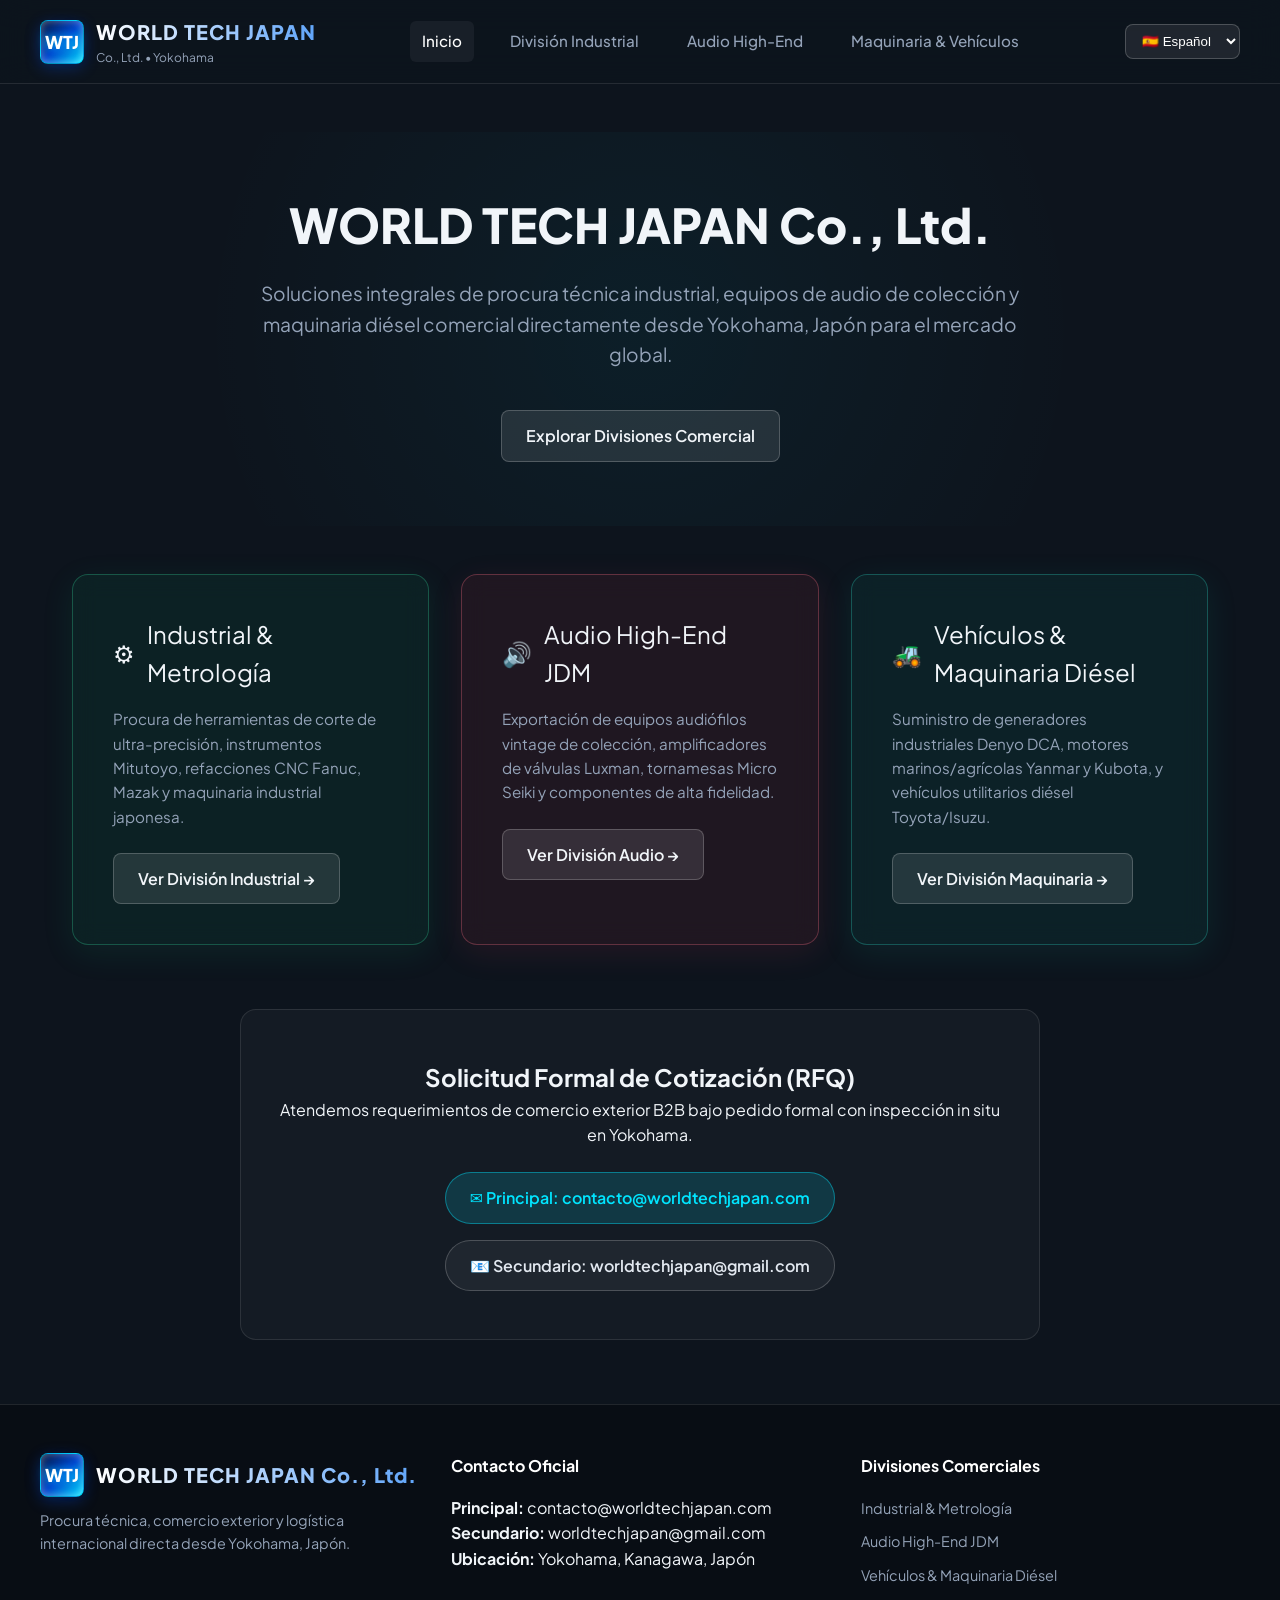
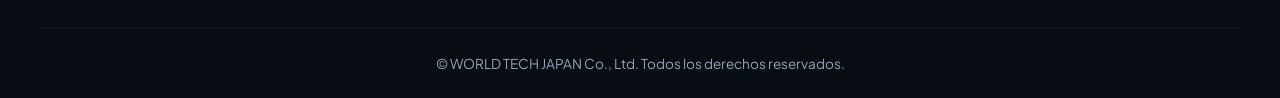
==== index.html @ 7cc4f6c8 "Add files via upload "Subida de archivos del sitio WTJ"" ====
<!DOCTYPE html>
<html lang="es">
<head>
  <meta charset="UTF-8">
  <meta name="viewport" content="width=device-width, initial-scale=1.0">
  <title>WORLD TECH JAPAN Co., Ltd. • Comercio Exterior & Logística desde Yokohama</title>
  <link rel="stylesheet" href="styles.css">
  <link rel="preconnect" href="https://fonts.googleapis.com">
  <link href="https://fonts.googleapis.com/css2?family=Plus+Jakarta+Sans:wght@400;500;600;700;800&display=swap" rel="stylesheet">
</head>
<body>
  
    <!-- HEADER / NAVIGATION -->
    <header class="navbar">
      <div class="nav-container">
        <a href="index.html" class="brand-logo">
          <div class="logo-icon-gem">WTJ</div>
          <div class="logo-text-group">
            <span class="brand-name">WORLD TECH JAPAN</span>
            <span class="brand-sub">Co., Ltd. • Yokohama</span>
          </div>
        </a>
        <nav class="nav-menu">
          <a href="index.html" class="nav-link active">Inicio</a>
          <a href="industrial.html" class="nav-link ">División Industrial</a>
          <a href="audio.html" class="nav-link ">Audio High-End</a>
          <a href="maquinaria.html" class="nav-link ">Maquinaria & Vehículos</a>
        </nav>
        <div class="lang-selector">
          <select id="langSelect" onchange="changeLanguage(this.value)">
            <option value="es" selected>🇪🇸 Español</option>
            <option value="en">🇺🇸 English</option>
            <option value="ja">🇯🇵 日本語</option>
            <option value="zh">🇨🇳 中文</option>
            <option value="ko">🇰🇷 한국어</option>
          </select>
        </div>
      </div>
    </header>


  <section class="hero">
    <h1>WORLD TECH JAPAN Co., Ltd.</h1>
    <p>Soluciones integrales de procura técnica industrial, equipos de audio de colección y maquinaria diésel comercial directamente desde Yokohama, Japón para el mercado global.</p>
    <a href="#divisiones" class="btn-glass">Explorar Divisiones Comercial</a>
  </section>

  <section id="divisiones" class="grid-3">
    <!-- Division 1 -->
    <div class="glass-card card-aqua">
      <div class="card-title">
        <span>⚙️</span> Industrial & Metrología
      </div>
      <p class="card-desc">Procura de herramientas de corte de ultra-precisión, instrumentos Mitutoyo, refacciones CNC Fanuc, Mazak y maquinaria industrial japonesa.</p>
      <a href="industrial.html" class="btn-glass">Ver División Industrial →</a>
    </div>

    <!-- Division 2 -->
    <div class="glass-card card-ruby">
      <div class="card-title">
        <span>🔊</span> Audio High-End JDM
      </div>
      <p class="card-desc">Exportación de equipos audiófilos vintage de colección, amplificadores de válvulas Luxman, tornamesas Micro Seiki y componentes de alta fidelidad.</p>
      <a href="audio.html" class="btn-glass">Ver División Audio →</a>
    </div>

    <!-- Division 3 -->
    <div class="glass-card card-jade">
      <div class="card-title">
        <span>🚜</span> Vehículos & Maquinaria Diésel
      </div>
      <p class="card-desc">Suministro de generadores industriales Denyo DCA, motores marinos/agrícolas Yanmar y Kubota, y vehículos utilitarios diésel Toyota/Isuzu.</p>
      <a href="maquinaria.html" class="btn-glass">Ver División Maquinaria →</a>
    </div>
  </section>

  <section class="contact-section">
    <h2>Solicitud Formal de Cotización (RFQ)</h2>
    <p>Atendemos requerimientos de comercio exterior B2B bajo pedido formal con inspección in situ en Yokohama.</p>
    <div class="contact-email-box">
      <span class="email-badge email-primary">✉️ Principal: contacto@worldtechjapan.com</span>
      <span class="email-badge email-secondary">📧 Secundario: worldtechjapan@gmail.com</span>
    </div>
  </section>

  
    <!-- FOOTER -->
    <footer class="footer-block">
      <div class="footer-container">
        <div class="footer-col">
          <div class="brand-logo">
            <div class="logo-icon-gem">WTJ</div>
            <span class="brand-name">WORLD TECH JAPAN Co., Ltd.</span>
          </div>
          <p class="footer-desc">Procura técnica, comercio exterior y logística internacional directa desde Yokohama, Japón.</p>
        </div>
        <div class="footer-col">
          <h4>Contacto Oficial</h4>
          <p><strong>Principal:</strong> <a href="mailto:contacto@worldtechjapan.com">contacto@worldtechjapan.com</a></p>
          <p><strong>Secundario:</strong> <a href="mailto:worldtechjapan@gmail.com">worldtechjapan@gmail.com</a></p>
          <p><strong>Ubicación:</strong> Yokohama, Kanagawa, Japón</p>
        </div>
        <div class="footer-col">
          <h4>Divisiones Comerciales</h4>
          <ul>
            <li><a href="industrial.html">Industrial & Metrología</a></li>
            <li><a href="audio.html">Audio High-End JDM</a></li>
            <li><a href="maquinaria.html">Vehículos & Maquinaria Diésel</a></li>
          </ul>
        </div>
      </div>
      <div class="footer-bottom">
        <p>&copy; WORLD TECH JAPAN Co., Ltd. Todos los derechos reservados.</p>
      </div>
    </footer>


  <script src="script.js"></script>
</body>
</html>
---- styles.css ----
/* Base Settings & Palette */
:root {
  --bg-darker: #0d141d; /* Fondo 4% más oscuro para alto contraste */
  --card-aqua: rgba(16, 185, 129, 0.08);
  --border-aqua: rgba(52, 211, 153, 0.3);
  --card-ruby: rgba(244, 63, 94, 0.08);
  --border-ruby: rgba(251, 113, 133, 0.3);
  --card-jade: rgba(20, 184, 166, 0.08);
  --border-jade: rgba(45, 212, 191, 0.3);
  --navy-fluorescent: #00e5ff;
  --navy-gem: #0055ff;
  --text-main: #f1f5f9;
  --text-muted: #94a3b8;
  --font-family: 'Plus Jakarta Sans', system-ui, -apple-system, sans-serif;
}

* {
  box-sizing: border-box;
  margin: 0;
  padding: 0;
}

body {
  background-color: var(--bg-darker);
  color: var(--text-main);
  font-family: var(--font-family);
  line-height: 1.6;
}

a {
  color: inherit;
  text-decoration: none;
}

/* Header & Nav */
.navbar {
  position: sticky;
  top: 0;
  z-index: 100;
  background: rgba(13, 20, 29, 0.85);
  backdrop-filter: blur(16px);
  border-bottom: 1px solid rgba(255, 255, 255, 0.1);
  padding: 1rem 2rem;
}

.nav-container {
  max-width: 1200px;
  margin: 0 auto;
  display: flex;
  justify-content: space-between;
  align-items: center;
}

/* Logo WTJ Gem Effect */
.brand-logo {
  display: flex;
  align-items: center;
  gap: 0.75rem;
}

.logo-icon-gem {
  width: 44px;
  height: 44px;
  background: linear-gradient(135deg, #001133 0%, #0044cc 50%, #00e5ff 100%);
  border: 1.5px solid rgba(0, 229, 255, 0.6);
  border-radius: 8px;
  display: flex;
  align-items: center;
  justify-content: center;
  font-weight: 900;
  font-size: 1.1rem;
  color: #ffffff;
  text-shadow: 0 0 10px rgba(0, 229, 255, 0.8), 0 0 20px rgba(0, 85, 255, 0.5);
  box-shadow: 0 4px 15px rgba(0, 85, 255, 0.3), inset 0 0 8px rgba(255, 255, 255, 0.4);
}

.brand-name {
  font-weight: 800;
  font-size: 1.25rem;
  letter-spacing: 0.05em;
  background: linear-gradient(90deg, #ffffff, #60a5fa);
  -webkit-background-clip: text;
  -webkit-text-fill-color: transparent;
}

.brand-sub {
  display: block;
  font-size: 0.75rem;
  color: var(--text-muted);
}

.nav-menu {
  display: flex;
  gap: 1.5rem;
}

.nav-link {
  font-weight: 500;
  font-size: 0.95rem;
  color: var(--text-muted);
  transition: all 0.3s ease;
  padding: 0.5rem 0.75rem;
  border-radius: 6px;
}

.nav-link:hover, .nav-link.active {
  color: #ffffff;
  background: rgba(255, 255, 255, 0.05);
}

.lang-selector select {
  background: rgba(255, 255, 255, 0.08);
  color: #ffffff;
  border: 1px solid rgba(255, 255, 255, 0.2);
  padding: 0.5rem 0.75rem;
  border-radius: 8px;
  outline: none;
  cursor: pointer;
}

/* Hero Section */
.hero {
  max-width: 1200px;
  margin: 3rem auto;
  padding: 4rem 2rem;
  text-align: center;
  background: radial-gradient(circle at center, rgba(0, 229, 255, 0.05) 0%, transparent 70%);
}

.hero h1 {
  font-size: 3rem;
  font-weight: 800;
  margin-bottom: 1.5rem;
  line-height: 1.2;
}

.hero p {
  font-size: 1.2rem;
  color: var(--text-muted);
  max-width: 800px;
  margin: 0 auto 2.5rem;
}

/* Crystalline Blocks Grid */
.grid-3 {
  display: grid;
  grid-template-columns: repeat(auto-fit, minmax(320px, 1fr));
  gap: 2rem;
  max-width: 1200px;
  margin: 2rem auto;
  padding: 0 2rem;
}

.glass-card {
  padding: 2.5rem;
  border-radius: 16px;
  backdrop-filter: blur(12px);
  transition: transform 0.3s ease, box-shadow 0.3s ease;
}

.glass-card:hover {
  transform: translateY(-5px);
}

.card-aqua {
  background: var(--card-aqua);
  border: 1px solid var(--border-aqua);
  box-shadow: 0 8px 32px rgba(16, 185, 129, 0.1);
}

.card-ruby {
  background: var(--card-ruby);
  border: 1px solid var(--border-ruby);
  box-shadow: 0 8px 32px rgba(244, 63, 94, 0.1);
}

.card-jade {
  background: var(--card-jade);
  border: 1px solid var(--border-jade);
  box-shadow: 0 8px 32px rgba(20, 184, 166, 0.1);
}

.card-title {
  font-size: 1.5rem;
  margin-bottom: 1rem;
  display: flex;
  align-items: center;
  gap: 0.75rem;
}

.card-desc {
  color: var(--text-muted);
  font-size: 0.95rem;
  margin-bottom: 1.5rem;
}

.btn-glass {
  display: inline-block;
  padding: 0.75rem 1.5rem;
  border-radius: 8px;
  font-weight: 600;
  background: rgba(255, 255, 255, 0.1);
  border: 1px solid rgba(255, 255, 255, 0.2);
  transition: all 0.3s ease;
}

.btn-glass:hover {
  background: rgba(255, 255, 255, 0.2);
  color: #ffffff;
}

/* Detail Section for Divisions */
.division-header {
  max-width: 1200px;
  margin: 3rem auto 2rem;
  padding: 0 2rem;
}

.division-gallery {
  display: grid;
  grid-template-columns: repeat(auto-fit, minmax(280px, 1fr));
  gap: 1.5rem;
  max-width: 1200px;
  margin: 2rem auto;
  padding: 0 2rem;
}

.gallery-item {
  background: rgba(255, 255, 255, 0.03);
  border: 1px solid rgba(255, 255, 255, 0.1);
  border-radius: 12px;
  overflow: hidden;
}

.gallery-img-placeholder {
  width: 100%;
  height: 200px;
  background: linear-gradient(135deg, rgba(255,255,255,0.05), rgba(255,255,255,0.01));
  display: flex;
  align-items: center;
  justify-content: center;
  font-size: 3rem;
  border-bottom: 1px solid rgba(255,255,255,0.1);
}

.gallery-content {
  padding: 1.5rem;
}

.gallery-title {
  font-size: 1.2rem;
  font-weight: 700;
  margin-bottom: 0.5rem;
}

.gallery-text {
  font-size: 0.9rem;
  color: var(--text-muted);
}

/* Contact Box */
.contact-section {
  max-width: 800px;
  margin: 4rem auto;
  padding: 3rem 2rem;
  background: rgba(255, 255, 255, 0.03);
  border: 1px solid rgba(255, 255, 255, 0.1);
  border-radius: 16px;
  text-align: center;
}

.contact-email-box {
  display: flex;
  flex-direction: column;
  gap: 1rem;
  margin-top: 1.5rem;
  align-items: center;
}

.email-badge {
  padding: 0.75rem 1.5rem;
  border-radius: 30px;
  font-weight: 600;
  font-size: 1rem;
  display: inline-flex;
  align-items: center;
  gap: 0.5rem;
}

.email-primary {
  background: rgba(0, 229, 255, 0.15);
  border: 1px solid rgba(0, 229, 255, 0.4);
  color: #00e5ff;
}

.email-secondary {
  background: rgba(255, 255, 255, 0.05);
  border: 1px solid rgba(255, 255, 255, 0.2);
  color: #e2e8f0;
}

/* Footer */
.footer-block {
  background: #080d14;
  border-top: 1px solid rgba(255, 255, 255, 0.1);
  padding: 3rem 2rem 1.5rem;
  margin-top: 4rem;
}

.footer-container {
  max-width: 1200px;
  margin: 0 auto;
  display: grid;
  grid-template-columns: repeat(auto-fit, minmax(250px, 1fr));
  gap: 2rem;
}

.footer-col h4 {
  margin-bottom: 1rem;
  color: #ffffff;
}

.footer-desc {
  color: var(--text-muted);
  font-size: 0.9rem;
  margin-top: 0.75rem;
}

.footer-col ul {
  list-style: none;
}

.footer-col ul li {
  margin-bottom: 0.5rem;
}

.footer-col ul li a {
  color: var(--text-muted);
  font-size: 0.9rem;
}

.footer-col ul li a:hover {
  color: #ffffff;
}

.footer-bottom {
  max-width: 1200px;
  margin: 2rem auto 0;
  padding-top: 1.5rem;
  border-top: 1px solid rgba(255, 255, 255, 0.05);
  text-align: center;
  color: var(--text-muted);
  font-size: 0.85rem;
}
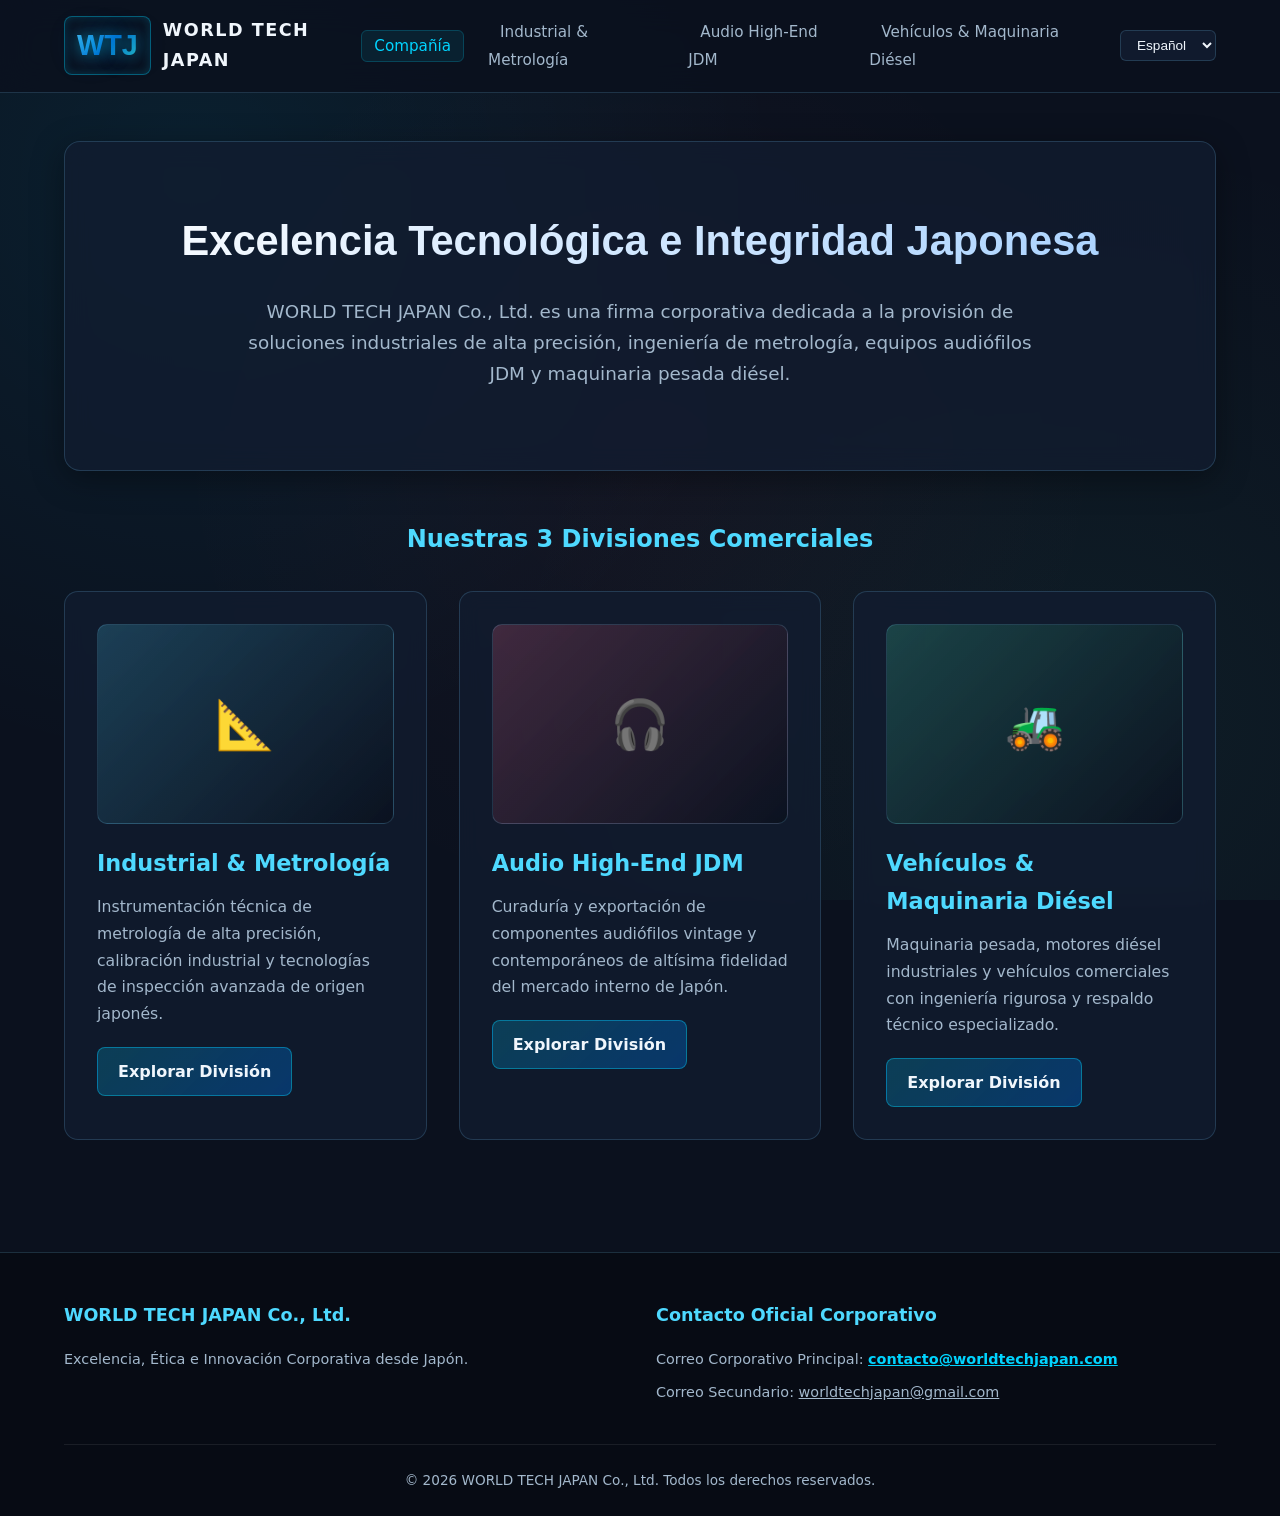
==== commit aa52c508: "Add files via upload" ====
--- a/index.html
+++ b/index.html
@@ -1,120 +1,86 @@
 <!DOCTYPE html>
 <html lang="es">
 <head>
-  <meta charset="UTF-8">
-  <meta name="viewport" content="width=device-width, initial-scale=1.0">
-  <title>WORLD TECH JAPAN Co., Ltd. • Comercio Exterior & Logística desde Yokohama</title>
-  <link rel="stylesheet" href="styles.css">
-  <link rel="preconnect" href="https://fonts.googleapis.com">
-  <link href="https://fonts.googleapis.com/css2?family=Plus+Jakarta+Sans:wght@400;500;600;700;800&display=swap" rel="stylesheet">
+    <meta charset="UTF-8">
+    <meta name="viewport" content="width=device-width, initial-scale=1.0">
+    <title>WORLD TECH JAPAN Co., Ltd. | Inicio</title>
+    <link rel="stylesheet" href="styles.css">
 </head>
 <body>
-  
-    <!-- HEADER / NAVIGATION -->
-    <header class="navbar">
-      <div class="nav-container">
-        <a href="index.html" class="brand-logo">
-          <div class="logo-icon-gem">WTJ</div>
-          <div class="logo-text-group">
-            <span class="brand-name">WORLD TECH JAPAN</span>
-            <span class="brand-sub">Co., Ltd. • Yokohama</span>
-          </div>
+
+    <header>
+        <a href="index.html" class="logo-container">
+            <div class="logo-symbol">WTJ</div>
+            <div class="logo-text">WORLD TECH JAPAN</div>
         </a>
-        <nav class="nav-menu">
-          <a href="index.html" class="nav-link active">Inicio</a>
-          <a href="industrial.html" class="nav-link ">División Industrial</a>
-          <a href="audio.html" class="nav-link ">Audio High-End</a>
-          <a href="maquinaria.html" class="nav-link ">Maquinaria & Vehículos</a>
+        <nav>
+            <ul>
+                <li><a href="index.html" class="active" data-i18n="company">Compañía</a></li>
+                <li><a href="industrial.html" data-i18n="div1">Industrial & Metrología</a></li>
+                <li><a href="audio.html" data-i18n="div2">Audio High-End JDM</a></li>
+                <li><a href="maquinaria.html" data-i18n="div3">Vehículos & Maquinaria Diésel</a></li>
+                <li>
+                    <select id="langSelect" class="lang-selector">
+                        <option value="es">Español</option>
+                        <option value="en">English</option>
+                        <option value="ja">日本語</option>
+                        <option value="de">Deutsch</option>
+                        <option value="zh">中文</option>
+                    </select>
+                </li>
+            </ul>
         </nav>
-        <div class="lang-selector">
-          <select id="langSelect" onchange="changeLanguage(this.value)">
-            <option value="es" selected>🇪🇸 Español</option>
-            <option value="en">🇺🇸 English</option>
-            <option value="ja">🇯🇵 日本語</option>
-            <option value="zh">🇨🇳 中文</option>
-            <option value="ko">🇰🇷 한국어</option>
-          </select>
-        </div>
-      </div>
     </header>
 
+    <div class="container">
+        <section class="hero">
+            <h1 data-i18n="heroTitle">Excelencia Tecnológica e Integridad Japonesa</h1>
+            <p data-i18n="heroDesc">WORLD TECH JAPAN Co., Ltd. es una firma corporativa dedicada a la provisión de soluciones industriales de alta precisión, ingeniería de metrología, equipos audiófilos JDM y maquinaria pesada diésel.</p>
+        </section>
 
-  <section class="hero">
-    <h1>WORLD TECH JAPAN Co., Ltd.</h1>
-    <p>Soluciones integrales de procura técnica industrial, equipos de audio de colección y maquinaria diésel comercial directamente desde Yokohama, Japón para el mercado global.</p>
-    <a href="#divisiones" class="btn-glass">Explorar Divisiones Comercial</a>
-  </section>
+        <h2 style="text-align: center; margin-bottom: 2rem; color: var(--accent-water);">Nuestras 3 Divisiones Comerciales</h2>
 
-  <section id="divisiones" class="grid-3">
-    <!-- Division 1 -->
-    <div class="glass-card card-aqua">
-      <div class="card-title">
-        <span>⚙️</span> Industrial & Metrología
-      </div>
-      <p class="card-desc">Procura de herramientas de corte de ultra-precisión, instrumentos Mitutoyo, refacciones CNC Fanuc, Mazak y maquinaria industrial japonesa.</p>
-      <a href="industrial.html" class="btn-glass">Ver División Industrial →</a>
+        <div class="grid-3">
+            <div class="card">
+                <div style="width:100%; height:200px; background: linear-gradient(135deg, rgba(78, 217, 255, 0.2), rgba(11, 17, 30, 0.8)); border-radius: 10px; display: flex; align-items: center; justify-content: center; font-size: 3rem; color: var(--accent-water); border: 1px solid var(--border-card); margin-bottom: 1.2rem;">📐</div>
+                <h3 data-i18n="div1">Industrial & Metrología</h3>
+                <p>Instrumentación técnica de metrología de alta precisión, calibración industrial y tecnologías de inspección avanzada de origen japonés.</p>
+                <a href="industrial.html" class="btn" data-i18n="learnMore">Explorar División</a>
+            </div>
+
+            <div class="card">
+                <div style="width:100%; height:200px; background: linear-gradient(135deg, rgba(255, 107, 139, 0.2), rgba(11, 17, 30, 0.8)); border-radius: 10px; display: flex; align-items: center; justify-content: center; font-size: 3rem; color: var(--accent-ruby); border: 1px solid var(--border-card); margin-bottom: 1.2rem;">🎧</div>
+                <h3 data-i18n="div2">Audio High-End JDM</h3>
+                <p>Curaduría y exportación de componentes audiófilos vintage y contemporáneos de altísima fidelidad del mercado interno de Japón.</p>
+                <a href="audio.html" class="btn" data-i18n="learnMore">Explorar División</a>
+            </div>
+
+            <div class="card">
+                <div style="width:100%; height:200px; background: linear-gradient(135deg, rgba(69, 230, 176, 0.2), rgba(11, 17, 30, 0.8)); border-radius: 10px; display: flex; align-items: center; justify-content: center; font-size: 3rem; color: var(--accent-jade); border: 1px solid var(--border-card); margin-bottom: 1.2rem;">🚜</div>
+                <h3 data-i18n="div3">Vehículos & Maquinaria Diésel</h3>
+                <p>Maquinaria pesada, motores diésel industriales y vehículos comerciales con ingeniería rigurosa y respaldo técnico especializado.</p>
+                <a href="maquinaria.html" class="btn" data-i18n="learnMore">Explorar División</a>
+            </div>
+        </div>
     </div>
 
-    <!-- Division 2 -->
-    <div class="glass-card card-ruby">
-      <div class="card-title">
-        <span>🔊</span> Audio High-End JDM
-      </div>
-      <p class="card-desc">Exportación de equipos audiófilos vintage de colección, amplificadores de válvulas Luxman, tornamesas Micro Seiki y componentes de alta fidelidad.</p>
-      <a href="audio.html" class="btn-glass">Ver División Audio →</a>
-    </div>
-
-    <!-- Division 3 -->
-    <div class="glass-card card-jade">
-      <div class="card-title">
-        <span>🚜</span> Vehículos & Maquinaria Diésel
-      </div>
-      <p class="card-desc">Suministro de generadores industriales Denyo DCA, motores marinos/agrícolas Yanmar y Kubota, y vehículos utilitarios diésel Toyota/Isuzu.</p>
-      <a href="maquinaria.html" class="btn-glass">Ver División Maquinaria →</a>
-    </div>
-  </section>
-
-  <section class="contact-section">
-    <h2>Solicitud Formal de Cotización (RFQ)</h2>
-    <p>Atendemos requerimientos de comercio exterior B2B bajo pedido formal con inspección in situ en Yokohama.</p>
-    <div class="contact-email-box">
-      <span class="email-badge email-primary">✉️ Principal: contacto@worldtechjapan.com</span>
-      <span class="email-badge email-secondary">📧 Secundario: worldtechjapan@gmail.com</span>
-    </div>
-  </section>
-
-  
-    <!-- FOOTER -->
-    <footer class="footer-block">
-      <div class="footer-container">
-        <div class="footer-col">
-          <div class="brand-logo">
-            <div class="logo-icon-gem">WTJ</div>
-            <span class="brand-name">WORLD TECH JAPAN Co., Ltd.</span>
-          </div>
-          <p class="footer-desc">Procura técnica, comercio exterior y logística internacional directa desde Yokohama, Japón.</p>
+    <footer>
+        <div class="footer-content">
+            <div class="footer-info">
+                <h4>WORLD TECH JAPAN Co., Ltd.</h4>
+                <p>Excelencia, Ética e Innovación Corporativa desde Japón.</p>
+            </div>
+            <div class="footer-info">
+                <h4 data-i18n="contactTitle">Contacto Oficial Corporativo</h4>
+                <p><span data-i18n="primaryEmail">Correo Corporativo Principal:</span> <a href="mailto:contacto@worldtechjapan.com" class="email-primary">contacto@worldtechjapan.com</a></p>
+                <p><span data-i18n="secondaryEmail">Correo Secundario:</span> <a href="mailto:worldtechjapan@gmail.com" class="email-secondary">worldtechjapan@gmail.com</a></p>
+            </div>
         </div>
-        <div class="footer-col">
-          <h4>Contacto Oficial</h4>
-          <p><strong>Principal:</strong> <a href="mailto:contacto@worldtechjapan.com">contacto@worldtechjapan.com</a></p>
-          <p><strong>Secundario:</strong> <a href="mailto:worldtechjapan@gmail.com">worldtechjapan@gmail.com</a></p>
-          <p><strong>Ubicación:</strong> Yokohama, Kanagawa, Japón</p>
+        <div class="copyright">
+            &copy; 2026 WORLD TECH JAPAN Co., Ltd. Todos los derechos reservados.
         </div>
-        <div class="footer-col">
-          <h4>Divisiones Comerciales</h4>
-          <ul>
-            <li><a href="industrial.html">Industrial & Metrología</a></li>
-            <li><a href="audio.html">Audio High-End JDM</a></li>
-            <li><a href="maquinaria.html">Vehículos & Maquinaria Diésel</a></li>
-          </ul>
-        </div>
-      </div>
-      <div class="footer-bottom">
-        <p>&copy; WORLD TECH JAPAN Co., Ltd. Todos los derechos reservados.</p>
-      </div>
     </footer>
 
-
-  <script src="script.js"></script>
+    <script src="script.js"></script>
 </body>
 </html>
--- a/styles.css
+++ b/styles.css
@@ -1,355 +1,249 @@
-
-/* Base Settings & Palette */
+/* World Tech Japan Co., Ltd. - Official Stylesheet v2 */
 :root {
-  --bg-darker: #0d141d; /* Fondo 4% más oscuro para alto contraste */
-  --card-aqua: rgba(16, 185, 129, 0.08);
-  --border-aqua: rgba(52, 211, 153, 0.3);
-  --card-ruby: rgba(244, 63, 94, 0.08);
-  --border-ruby: rgba(251, 113, 133, 0.3);
-  --card-jade: rgba(20, 184, 166, 0.08);
-  --border-jade: rgba(45, 212, 191, 0.3);
-  --navy-fluorescent: #00e5ff;
-  --navy-gem: #0055ff;
-  --text-main: #f1f5f9;
-  --text-muted: #94a3b8;
-  --font-family: 'Plus Jakarta Sans', system-ui, -apple-system, sans-serif;
+    --bg-darker: #0b111e;
+    --bg-card: rgba(18, 28, 48, 0.75);
+    --border-card: rgba(120, 210, 255, 0.18);
+    --text-primary: #f0f6fc;
+    --text-secondary: #a3b8cc;
+    --navy-fluorescent: #00d4ff;
+    --gem-navy-glow: 0 0 15px rgba(0, 212, 255, 0.6), 0 0 30px rgba(0, 102, 204, 0.4);
+    --accent-water: #4ed9ff;
+    --accent-ruby: #ff6b8b;
+    --accent-jade: #45e6b0;
+    --font-heading: 'Cinzel', 'Playfair Display', sans-serif;
+    --font-body: 'Inter', system-ui, sans-serif;
 }
 
 * {
-  box-sizing: border-box;
-  margin: 0;
-  padding: 0;
+    box-sizing: border-box;
+    margin: 0;
+    padding: 0;
 }
 
 body {
-  background-color: var(--bg-darker);
-  color: var(--text-main);
-  font-family: var(--font-family);
-  line-height: 1.6;
-}
-
-a {
-  color: inherit;
-  text-decoration: none;
-}
-
-/* Header & Nav */
-.navbar {
-  position: sticky;
-  top: 0;
-  z-index: 100;
-  background: rgba(13, 20, 29, 0.85);
-  backdrop-filter: blur(16px);
-  border-bottom: 1px solid rgba(255, 255, 255, 0.1);
-  padding: 1rem 2rem;
-}
-
-.nav-container {
-  max-width: 1200px;
-  margin: 0 auto;
-  display: flex;
-  justify-content: space-between;
-  align-items: center;
-}
-
-/* Logo WTJ Gem Effect */
-.brand-logo {
-  display: flex;
-  align-items: center;
-  gap: 0.75rem;
-}
-
-.logo-icon-gem {
-  width: 44px;
-  height: 44px;
-  background: linear-gradient(135deg, #001133 0%, #0044cc 50%, #00e5ff 100%);
-  border: 1.5px solid rgba(0, 229, 255, 0.6);
-  border-radius: 8px;
-  display: flex;
-  align-items: center;
-  justify-content: center;
-  font-weight: 900;
-  font-size: 1.1rem;
-  color: #ffffff;
-  text-shadow: 0 0 10px rgba(0, 229, 255, 0.8), 0 0 20px rgba(0, 85, 255, 0.5);
-  box-shadow: 0 4px 15px rgba(0, 85, 255, 0.3), inset 0 0 8px rgba(255, 255, 255, 0.4);
-}
-
-.brand-name {
-  font-weight: 800;
-  font-size: 1.25rem;
-  letter-spacing: 0.05em;
-  background: linear-gradient(90deg, #ffffff, #60a5fa);
-  -webkit-background-clip: text;
-  -webkit-text-fill-color: transparent;
-}
-
-.brand-sub {
-  display: block;
-  font-size: 0.75rem;
-  color: var(--text-muted);
-}
-
-.nav-menu {
-  display: flex;
-  gap: 1.5rem;
-}
-
-.nav-link {
-  font-weight: 500;
-  font-size: 0.95rem;
-  color: var(--text-muted);
-  transition: all 0.3s ease;
-  padding: 0.5rem 0.75rem;
-  border-radius: 6px;
-}
-
-.nav-link:hover, .nav-link.active {
-  color: #ffffff;
-  background: rgba(255, 255, 255, 0.05);
-}
-
-.lang-selector select {
-  background: rgba(255, 255, 255, 0.08);
-  color: #ffffff;
-  border: 1px solid rgba(255, 255, 255, 0.2);
-  padding: 0.5rem 0.75rem;
-  border-radius: 8px;
-  outline: none;
-  cursor: pointer;
-}
-
-/* Hero Section */
+    background-color: var(--bg-darker);
+    background-image: 
+        radial-gradient(circle at 15% 20%, rgba(0, 212, 255, 0.08) 0%, transparent 45%),
+        radial-gradient(circle at 85% 80%, rgba(69, 230, 176, 0.06) 0%, transparent 45%),
+        radial-gradient(circle at 50% 50%, rgba(255, 107, 139, 0.04) 0%, transparent 60%);
+    background-attachment: fixed;
+    color: var(--text-primary);
+    font-family: var(--font-body);
+    line-height: 1.7;
+    min-height: 100vh;
+}
+
+header {
+    background: rgba(11, 17, 30, 0.85);
+    backdrop-filter: blur(16px);
+    border-bottom: 1px solid var(--border-card);
+    position: sticky;
+    top: 0;
+    z-index: 1000;
+    padding: 1rem 5%;
+    display: flex;
+    justify-content: space-between;
+    align-items: center;
+}
+
+.logo-container {
+    display: flex;
+    align-items: center;
+    gap: 12px;
+    text-decoration: none;
+}
+
+.logo-symbol {
+    font-size: 1.8rem;
+    font-weight: 900;
+    font-family: var(--font-heading);
+    color: #e6f7ff;
+    text-shadow: var(--gem-navy-glow);
+    background: linear-gradient(135deg, #70e2ff 0%, #0066cc 50%, #45e6b0 100%);
+    -webkit-background-clip: text;
+    -webkit-text-fill-color: transparent;
+    border: 1px solid rgba(0, 212, 255, 0.4);
+    padding: 4px 12px;
+    border-radius: 8px;
+    box-shadow: inset 0 0 10px rgba(0, 212, 255, 0.2);
+}
+
+.logo-text {
+    font-size: 1.1rem;
+    font-weight: 700;
+    letter-spacing: 1.5px;
+    color: var(--text-primary);
+    text-transform: uppercase;
+}
+
+nav ul {
+    display: flex;
+    list-style: none;
+    gap: 24px;
+    align-items: center;
+}
+
+nav a {
+    color: var(--text-secondary);
+    text-decoration: none;
+    font-weight: 500;
+    font-size: 0.95rem;
+    transition: all 0.3s ease;
+    padding: 6px 12px;
+    border-radius: 6px;
+}
+
+nav a:hover, nav a.active {
+    color: var(--navy-fluorescent);
+    background: rgba(0, 212, 255, 0.08);
+    border: 1px solid rgba(0, 212, 255, 0.2);
+}
+
+.lang-selector {
+    background: rgba(18, 28, 48, 0.9);
+    color: var(--text-primary);
+    border: 1px solid var(--border-card);
+    padding: 6px 12px;
+    border-radius: 6px;
+    font-size: 0.85rem;
+    cursor: pointer;
+    outline: none;
+}
+
+.container {
+    max-width: 1200px;
+    margin: 0 auto;
+    padding: 3rem 1.5rem;
+}
+
 .hero {
-  max-width: 1200px;
-  margin: 3rem auto;
-  padding: 4rem 2rem;
-  text-align: center;
-  background: radial-gradient(circle at center, rgba(0, 229, 255, 0.05) 0%, transparent 70%);
+    text-align: center;
+    padding: 4rem 1.5rem 3rem;
+    background: var(--bg-card);
+    border: 1px solid var(--border-card);
+    border-radius: 16px;
+    box-shadow: 0 8px 32px rgba(0, 0, 0, 0.37);
+    margin-bottom: 3rem;
+    backdrop-filter: blur(12px);
 }
 
 .hero h1 {
-  font-size: 3rem;
-  font-weight: 800;
-  margin-bottom: 1.5rem;
-  line-height: 1.2;
+    font-size: 2.6rem;
+    font-family: var(--font-heading);
+    margin-bottom: 1.2rem;
+    background: linear-gradient(135deg, #ffffff 0%, #a3cfff 100%);
+    -webkit-background-clip: text;
+    -webkit-text-fill-color: transparent;
 }
 
 .hero p {
-  font-size: 1.2rem;
-  color: var(--text-muted);
-  max-width: 800px;
-  margin: 0 auto 2.5rem;
-}
-
-/* Crystalline Blocks Grid */
+    font-size: 1.15rem;
+    color: var(--text-secondary);
+    max-width: 800px;
+    margin: 0 auto 2rem;
+}
+
 .grid-3 {
-  display: grid;
-  grid-template-columns: repeat(auto-fit, minmax(320px, 1fr));
-  gap: 2rem;
-  max-width: 1200px;
-  margin: 2rem auto;
-  padding: 0 2rem;
-}
-
-.glass-card {
-  padding: 2.5rem;
-  border-radius: 16px;
-  backdrop-filter: blur(12px);
-  transition: transform 0.3s ease, box-shadow 0.3s ease;
-}
-
-.glass-card:hover {
-  transform: translateY(-5px);
-}
-
-.card-aqua {
-  background: var(--card-aqua);
-  border: 1px solid var(--border-aqua);
-  box-shadow: 0 8px 32px rgba(16, 185, 129, 0.1);
-}
-
-.card-ruby {
-  background: var(--card-ruby);
-  border: 1px solid var(--border-ruby);
-  box-shadow: 0 8px 32px rgba(244, 63, 94, 0.1);
-}
-
-.card-jade {
-  background: var(--card-jade);
-  border: 1px solid var(--border-jade);
-  box-shadow: 0 8px 32px rgba(20, 184, 166, 0.1);
-}
-
-.card-title {
-  font-size: 1.5rem;
-  margin-bottom: 1rem;
-  display: flex;
-  align-items: center;
-  gap: 0.75rem;
-}
-
-.card-desc {
-  color: var(--text-muted);
-  font-size: 0.95rem;
-  margin-bottom: 1.5rem;
-}
-
-.btn-glass {
-  display: inline-block;
-  padding: 0.75rem 1.5rem;
-  border-radius: 8px;
-  font-weight: 600;
-  background: rgba(255, 255, 255, 0.1);
-  border: 1px solid rgba(255, 255, 255, 0.2);
-  transition: all 0.3s ease;
-}
-
-.btn-glass:hover {
-  background: rgba(255, 255, 255, 0.2);
-  color: #ffffff;
-}
-
-/* Detail Section for Divisions */
-.division-header {
-  max-width: 1200px;
-  margin: 3rem auto 2rem;
-  padding: 0 2rem;
-}
-
-.division-gallery {
-  display: grid;
-  grid-template-columns: repeat(auto-fit, minmax(280px, 1fr));
-  gap: 1.5rem;
-  max-width: 1200px;
-  margin: 2rem auto;
-  padding: 0 2rem;
-}
-
-.gallery-item {
-  background: rgba(255, 255, 255, 0.03);
-  border: 1px solid rgba(255, 255, 255, 0.1);
-  border-radius: 12px;
-  overflow: hidden;
-}
-
-.gallery-img-placeholder {
-  width: 100%;
-  height: 200px;
-  background: linear-gradient(135deg, rgba(255,255,255,0.05), rgba(255,255,255,0.01));
-  display: flex;
-  align-items: center;
-  justify-content: center;
-  font-size: 3rem;
-  border-bottom: 1px solid rgba(255,255,255,0.1);
-}
-
-.gallery-content {
-  padding: 1.5rem;
-}
-
-.gallery-title {
-  font-size: 1.2rem;
-  font-weight: 700;
-  margin-bottom: 0.5rem;
-}
-
-.gallery-text {
-  font-size: 0.9rem;
-  color: var(--text-muted);
-}
-
-/* Contact Box */
-.contact-section {
-  max-width: 800px;
-  margin: 4rem auto;
-  padding: 3rem 2rem;
-  background: rgba(255, 255, 255, 0.03);
-  border: 1px solid rgba(255, 255, 255, 0.1);
-  border-radius: 16px;
-  text-align: center;
-}
-
-.contact-email-box {
-  display: flex;
-  flex-direction: column;
-  gap: 1rem;
-  margin-top: 1.5rem;
-  align-items: center;
-}
-
-.email-badge {
-  padding: 0.75rem 1.5rem;
-  border-radius: 30px;
-  font-weight: 600;
-  font-size: 1rem;
-  display: inline-flex;
-  align-items: center;
-  gap: 0.5rem;
+    display: grid;
+    grid-template-columns: repeat(auto-fit, minmax(320px, 1fr));
+    gap: 2rem;
+    margin-top: 2rem;
+}
+
+.card {
+    background: var(--bg-card);
+    border: 1px solid var(--border-card);
+    border-radius: 14px;
+    padding: 2rem;
+    transition: transform 0.3s ease, border-color 0.3s ease, box-shadow 0.3s ease;
+    backdrop-filter: blur(10px);
+}
+
+.card:hover {
+    transform: translateY(-5px);
+    border-color: rgba(0, 212, 255, 0.4);
+    box-shadow: 0 12px 28px rgba(0, 212, 255, 0.12);
+}
+
+.card img {
+    width: 100%;
+    height: 220px;
+    object-fit: cover;
+    border-radius: 10px;
+    margin-bottom: 1.2rem;
+    border: 1px solid rgba(255, 255, 255, 0.1);
+}
+
+.card h3 {
+    font-size: 1.4rem;
+    color: var(--accent-water);
+    margin-bottom: 0.8rem;
+}
+
+.card p {
+    color: var(--text-secondary);
+    font-size: 0.98rem;
+    margin-bottom: 1.2rem;
+}
+
+.btn {
+    display: inline-block;
+    background: linear-gradient(135deg, rgba(0, 212, 255, 0.2) 0%, rgba(0, 102, 204, 0.4) 100%);
+    color: var(--text-primary);
+    padding: 10px 20px;
+    border-radius: 8px;
+    text-decoration: none;
+    border: 1px solid rgba(0, 212, 255, 0.4);
+    font-weight: 600;
+    transition: all 0.3s ease;
+}
+
+.btn:hover {
+    background: linear-gradient(135deg, rgba(0, 212, 255, 0.4) 0%, rgba(0, 102, 204, 0.7) 100%);
+    box-shadow: 0 0 15px rgba(0, 212, 255, 0.4);
+}
+
+footer {
+    background: rgba(7, 11, 20, 0.95);
+    border-top: 1px solid var(--border-card);
+    padding: 3rem 5% 1.5rem;
+    margin-top: 4rem;
+}
+
+.footer-content {
+    max-width: 1200px;
+    margin: 0 auto;
+    display: grid;
+    grid-template-columns: repeat(auto-fit, minmax(280px, 1fr));
+    gap: 2rem;
+    margin-bottom: 2rem;
+}
+
+.footer-info h4 {
+    color: var(--accent-water);
+    margin-bottom: 1rem;
+    font-size: 1.1rem;
+}
+
+.footer-info p {
+    color: var(--text-secondary);
+    font-size: 0.9rem;
+    margin-bottom: 0.5rem;
 }
 
 .email-primary {
-  background: rgba(0, 229, 255, 0.15);
-  border: 1px solid rgba(0, 229, 255, 0.4);
-  color: #00e5ff;
+    color: var(--navy-fluorescent);
+    font-weight: 700;
 }
 
 .email-secondary {
-  background: rgba(255, 255, 255, 0.05);
-  border: 1px solid rgba(255, 255, 255, 0.2);
-  color: #e2e8f0;
-}
-
-/* Footer */
-.footer-block {
-  background: #080d14;
-  border-top: 1px solid rgba(255, 255, 255, 0.1);
-  padding: 3rem 2rem 1.5rem;
-  margin-top: 4rem;
-}
-
-.footer-container {
-  max-width: 1200px;
-  margin: 0 auto;
-  display: grid;
-  grid-template-columns: repeat(auto-fit, minmax(250px, 1fr));
-  gap: 2rem;
-}
-
-.footer-col h4 {
-  margin-bottom: 1rem;
-  color: #ffffff;
-}
-
-.footer-desc {
-  color: var(--text-muted);
-  font-size: 0.9rem;
-  margin-top: 0.75rem;
-}
-
-.footer-col ul {
-  list-style: none;
-}
-
-.footer-col ul li {
-  margin-bottom: 0.5rem;
-}
-
-.footer-col ul li a {
-  color: var(--text-muted);
-  font-size: 0.9rem;
-}
-
-.footer-col ul li a:hover {
-  color: #ffffff;
-}
-
-.footer-bottom {
-  max-width: 1200px;
-  margin: 2rem auto 0;
-  padding-top: 1.5rem;
-  border-top: 1px solid rgba(255, 255, 255, 0.05);
-  text-align: center;
-  color: var(--text-muted);
-  font-size: 0.85rem;
-}
+    color: var(--text-secondary);
+}
+
+.copyright {
+    text-align: center;
+    color: var(--text-secondary);
+    font-size: 0.85rem;
+    border-top: 1px solid rgba(255, 255, 255, 0.08);
+    padding-top: 1.5rem;
+}
